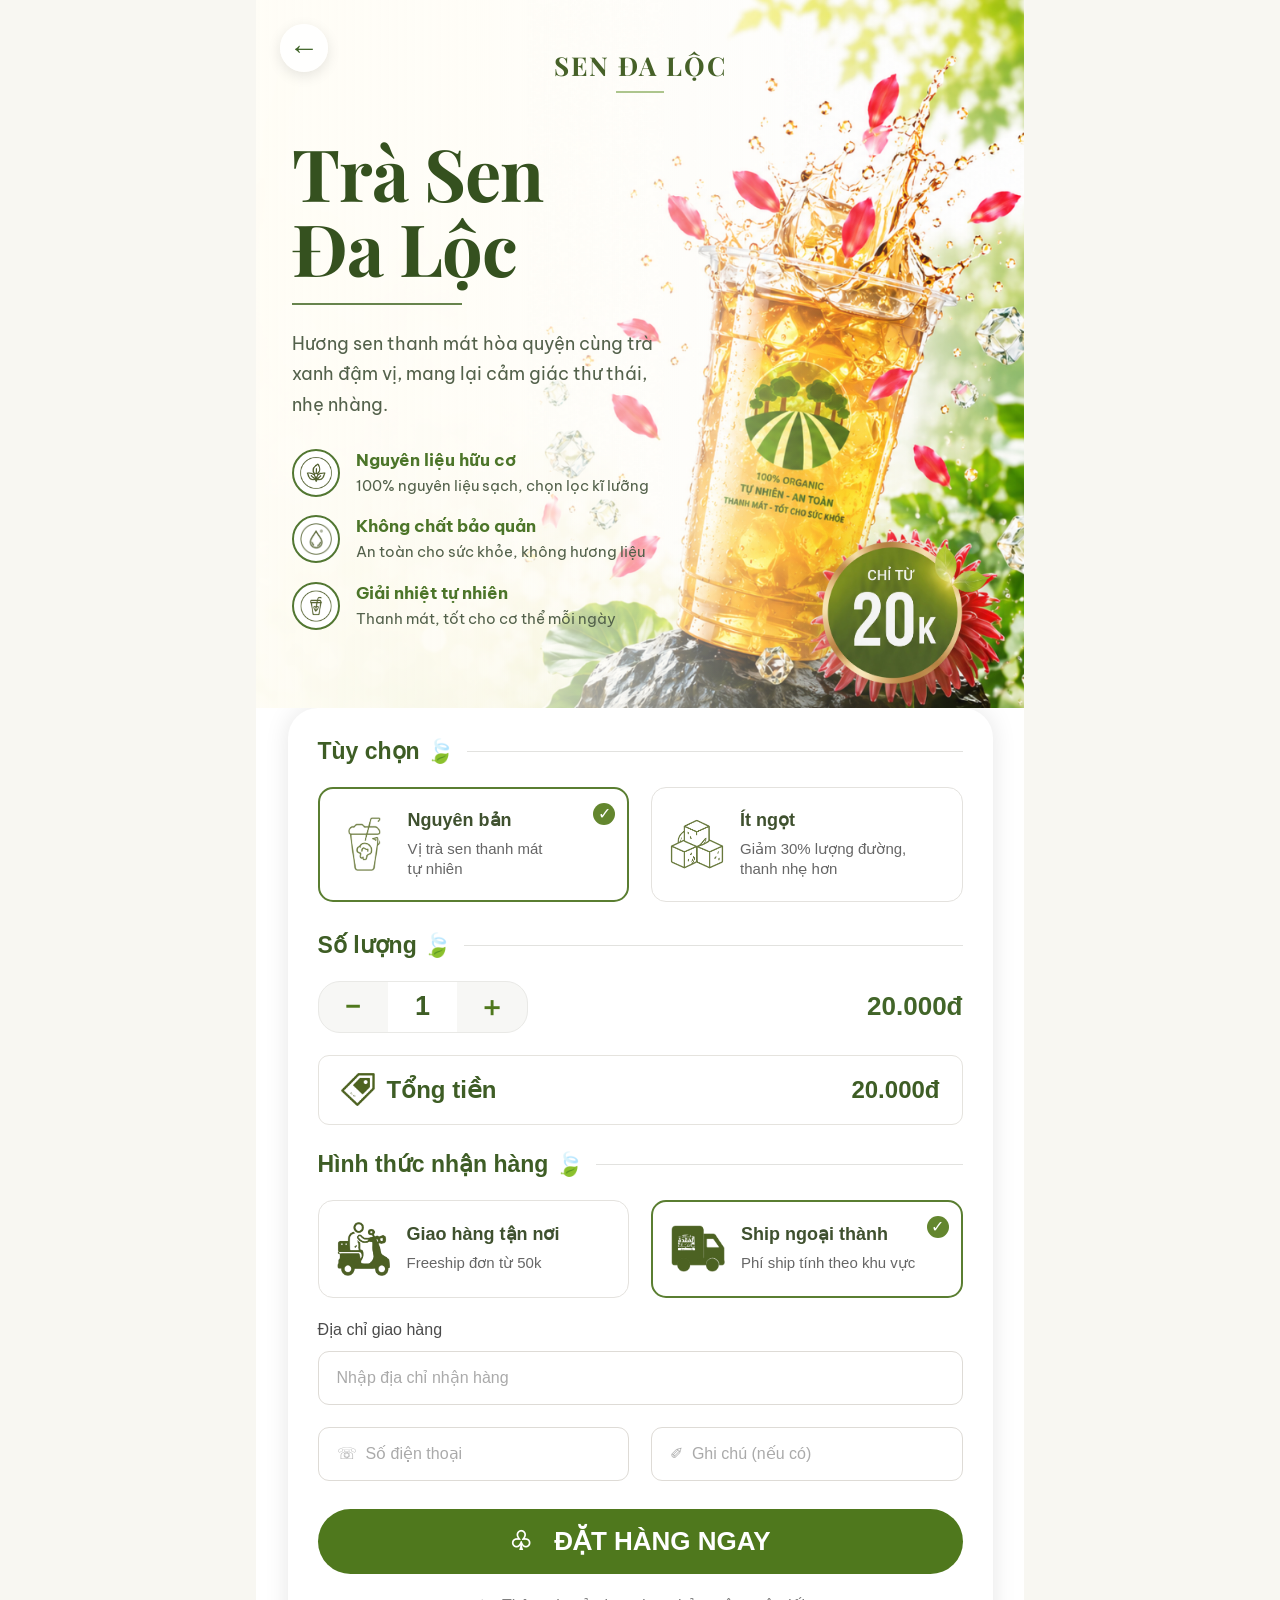
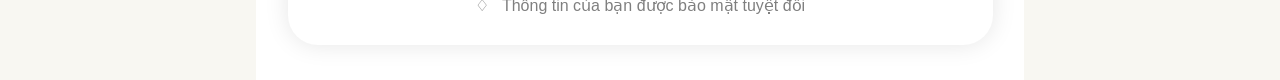
==== dat-hang.html @ 79d3fb1e "Thêm trang đặt hàng, thanh toán và vòng quay may mắn - dat-hang.html: form chọn tùy chọn/số lượng/hì" ====
<!DOCTYPE html>
<html lang="vi">
<head>
  <meta charset="UTF-8" />
  <meta name="viewport" content="width=device-width, initial-scale=1.0" />
  <title>SEN ĐA LỘC - Trà Sen Đa Lộc</title>
  <link rel="preconnect" href="https://fonts.googleapis.com" />
  <link rel="preconnect" href="https://fonts.gstatic.com" crossorigin />
  <link href="https://fonts.googleapis.com/css2?family=Playfair+Display:wght@600;700&family=Be+Vietnam+Pro:wght@300;400;500;600;700&family=Caveat:wght@600;700&display=swap" rel="stylesheet" />
  <style>
    *{box-sizing:border-box}
    body{margin:0;background:#f8f7f2;font-family:Arial,Helvetica,sans-serif;color:#3e5d25}
    .page{width:768px;min-height:1661px;margin:0 auto;background:#fff;position:relative;overflow:hidden}
    .back-btn{position:absolute;left:24px;top:24px;width:48px;height:48px;border-radius:50%;background:rgba(255,255,255,0.85);backdrop-filter:blur(6px);display:flex;align-items:center;justify-content:center;color:#3f6427;font-size:30px;font-weight:300;text-decoration:none;cursor:pointer;line-height:1;box-shadow:0 4px 14px rgba(0,0,0,0.10);z-index:10;transition:background .2s ease, transform .15s ease}
    .back-btn:hover{background:#fff;transform:translateX(-2px)}
    .back-btn:active{transform:translateX(-2px) scale(0.95)}
    /* ===== HERO (đồng bộ với index.html) ===== */
    .hero{position:relative;padding:48px 36px 60px;font-family:'Be Vietnam Pro',sans-serif;background:linear-gradient(to right,rgba(255,253,246,0.95) 0%,rgba(255,253,246,0.85) 28%,rgba(255,253,246,0.55) 50%,rgba(255,253,246,0.15) 75%,rgba(255,253,246,0) 100%),url('images/hero-banner.png') 100% center / cover no-repeat,linear-gradient(to bottom,#ffffff,#f5f7ec);overflow:hidden}
    .logo-hero{text-align:center;font-family:'Playfair Display',serif;color:#466128;font-size:26px;letter-spacing:2px;font-weight:700;margin-bottom:42px;position:relative}
    .logo-hero::after{content:'';display:block;width:48px;height:2px;background:#adc58d;margin:8px auto 0}
    .title{font-family:'Playfair Display',serif;font-size:72px;line-height:1.04;margin:0 0 18px;color:#35511f;letter-spacing:-1px;font-weight:700}
    .hero-line{width:170px;height:2px;background:#67844d;margin:0 0 24px}
    .desc-hero{line-height:1.7;color:#53614b;width:55%;font-size:18px;margin:0 0 28px}
    .hero-benefit{display:flex;gap:16px;margin:18px 0;align-items:flex-start;width:60%}
    .hero-icon{width:48px;height:48px;border:2px solid #527732;border-radius:50%;display:flex;align-items:center;justify-content:center;font-size:24px;color:#527732;background:rgba(255,253,246,0.7);flex-shrink:0}
    .hero-icon-img{padding:0;overflow:hidden;background:#fff}
    .hero-icon-img img{width:100%;height:100%;object-fit:contain;padding:6px;display:block}
    .hero-benefit b{font-size:17px;color:#4c7529;display:block;margin-bottom:4px}
    .hero-benefit p{margin:0;font-size:15px;line-height:1.5;color:#53614b}
    .hero-price-badge{position:absolute;right:32px;bottom:24px;width:170px;height:auto;z-index:4;animation:pricePulse 3s ease-in-out infinite;filter:drop-shadow(0 10px 20px rgba(73,114,34,0.28))}
    @keyframes pricePulse{0%,100%{transform:scale(1)}50%{transform:scale(1.05)}}
    .form{width:705px;margin:0 auto 35px;background:#fff;border-radius:30px;padding:30px;box-shadow:0 0 25px rgba(0,0,0,.10)}
    .section-title{display:flex;align-items:center;gap:12px;margin:0 0 22px;font-size:23px;font-weight:bold}
    .section-title:after{content:'';height:1px;background:#e2e2df;flex:1}
    .options{display:grid;grid-template-columns:1fr 1fr;gap:22px;margin-bottom:30px}
    .card{border:1px solid #e4e2de;border-radius:15px;padding:20px 18px;min-height:98px;display:flex;gap:16px;align-items:center;position:relative;cursor:pointer;transition:border-color .2s ease}
    .card.active{border:2px solid #5a7e31}
    .check{position:absolute;right:12px;top:14px;background:#63862e;color:white;width:22px;height:22px;border-radius:50%;font-size:16px;text-align:center;line-height:22px}
    .card .bigicon{font-size:39px;color:#557831}
    .card .bigicon-img{width:54px;height:54px;display:flex;align-items:center;justify-content:center}
    .card .bigicon-img img{width:100%;height:100%;object-fit:contain}
    .card b{font-size:18px;color:#3f512f}
    .card p{font-size:15px;color:#666;margin:8px 0 0;line-height:1.35}
    .qtyrow{display:flex;align-items:center;justify-content:space-between;margin-bottom:22px}
    .stepper{display:flex;width:210px;height:52px;border-radius:22px;overflow:hidden;background:#f7f7f5;border:1px solid #e9e9e6}
    .stepper div{flex:1;display:flex;align-items:center;justify-content:center;font-size:27px;font-weight:bold;user-select:none}
    .stepper div:nth-child(odd){cursor:pointer;color:#4f781d;transition:background .2s ease}
    .stepper div:nth-child(odd):hover{background:#eef0e6}
    .stepper div:nth-child(2){background:#fff}
    .price{font-size:26px;font-weight:bold;color:#426529}
    .total{height:70px;border:1px solid #e5e3de;border-radius:11px;display:flex;align-items:center;justify-content:space-between;padding:0 22px;margin-bottom:26px;font-size:24px;font-weight:bold}
    .total-label{display:flex;align-items:center;gap:12px}
    .total-icon{width:34px;height:34px;object-fit:contain;display:block}
    .ship{display:grid;grid-template-columns:1fr 1fr;gap:22px;margin-bottom:22px}
    .label{font-size:16px;color:#4b4b4b;margin:10px 0 12px}
    .input{height:54px;border:1px solid #dedbd6;border-radius:11px;padding:0 18px;color:#3e5d25;font-size:16px;display:flex;align-items:center;margin-bottom:22px;background:#fff;width:100%;font-family:inherit;outline:none}
    .input::placeholder{color:#aaa}
    .input:focus{border-color:#5a7e31}
    .input.invalid{border-color:#e23b3b;background:#fff5f5;animation:shake .4s ease}
    @keyframes shake{0%,100%{transform:translateX(0)}25%{transform:translateX(-6px)}75%{transform:translateX(6px)}}
    .alert-toast{position:fixed;left:50%;top:30px;transform:translateX(-50%) translateY(-30px);background:#fff;color:#3f512f;border:1px solid #e6b9b9;border-left:5px solid #e23b3b;border-radius:12px;padding:14px 22px;font-size:15px;font-weight:600;box-shadow:0 14px 32px rgba(0,0,0,.18);opacity:0;pointer-events:none;transition:opacity .25s ease, transform .25s ease;z-index:9999;max-width:90%;text-align:center}
    .alert-toast.show{opacity:1;transform:translateX(-50%) translateY(0)}
    .input-row{display:grid;grid-template-columns:1fr 1fr;gap:22px}
    .order{height:65px;border-radius:33px;background:#4f781d;color:#fff;display:flex;align-items:center;justify-content:center;gap:22px;font-size:26px;font-weight:bold;margin-top:6px;cursor:pointer;border:0;width:100%;font-family:inherit;transition:transform .15s ease, box-shadow .15s ease}
    .order:hover{filter:brightness(1.08);box-shadow:0 12px 24px rgba(79,120,29,.35);transform:translateY(-1px)}
    .order:active{transform:translateY(0)}
    .safe{text-align:center;color:#7f7f7f;font-size:16px;margin-top:22px}

    @media(max-width:800px){
      .page{width:100%;min-height:auto}
      .hero{padding:32px 22px 50px}
      .logo-hero{font-size:22px;margin-bottom:32px}
      .title{font-size:48px}
      .hero-line{width:130px;margin-bottom:18px}
      .desc-hero{font-size:14px;width:80%;margin-bottom:22px}
      .hero-benefit{width:100%;gap:12px;margin:14px 0}
      .hero-icon{width:42px;height:42px;font-size:20px}
      .hero-benefit b{font-size:15px}
      .hero-benefit p{font-size:13px}
      .hero-price-badge{width:110px;right:18px;bottom:14px}
      .form{width:calc(100% - 36px);padding:22px;border-radius:24px}
      .input-row{grid-template-columns:1fr;gap:14px}
      .options,.ship{gap:12px}
      .options .card,.ship .card{padding:14px 10px;gap:10px;min-height:80px;flex-direction:column;text-align:center;align-items:center}
      .options .card .bigicon,.ship .card .bigicon{font-size:30px}
      .options .card b,.ship .card b{font-size:14px}
      .options .card p,.ship .card p{font-size:12px;margin-top:4px}
      .section-title{font-size:18px}
      .total{font-size:18px}
      .order{height:54px;font-size:20px}
    }
  </style>
</head>
<body>
  <div class="page">
    <a class="back-btn" href="index.html" aria-label="Quay lại trang trước" onclick="if(document.referrer){history.back();return false;}">←</a>

    <section class="hero">
      <div class="logo-hero">SEN ĐA LỘC</div>

      <h1 class="title">Trà Sen<br>Đa Lộc</h1>
      <div class="hero-line"></div>

      <p class="desc-hero">Hương sen thanh mát hòa quyện cùng trà xanh đậm vị, mang lại cảm giác thư thái, nhẹ nhàng.</p>

      <div class="hero-benefit"><div class="hero-icon hero-icon-img"><img src="images/dh-organic.png" alt="Nguyên liệu hữu cơ"></div><div><b>Nguyên liệu hữu cơ</b><p>100% nguyên liệu sạch, chọn lọc kĩ lưỡng</p></div></div>
      <div class="hero-benefit"><div class="hero-icon hero-icon-img"><img src="images/dh-no-preservative.png" alt="Không chất bảo quản"></div><div><b>Không chất bảo quản</b><p>An toàn cho sức khỏe, không hương liệu</p></div></div>
      <div class="hero-benefit"><div class="hero-icon hero-icon-img"><img src="images/dh-cooling.png" alt="Giải nhiệt tự nhiên"></div><div><b>Giải nhiệt tự nhiên</b><p>Thanh mát, tốt cho cơ thể mỗi ngày</p></div></div>

      <img class="hero-price-badge" src="images/price-badge-2.png" alt="Chỉ từ 20k" />
    </section>

    <section class="form">
      <div class="section-title">Tùy chọn 🍃</div>
      <div class="options" data-group="card">
        <div class="card active">
          <div class="bigicon bigicon-img"><img src="images/dh-original.png" alt="Nguyên bản"></div>
          <div><b>Nguyên bản</b><p>Vị trà sen thanh mát<br>tự nhiên</p></div>
          <span class="check">✓</span>
        </div>
        <div class="card">
          <div class="bigicon bigicon-img"><img src="images/dh-less-sugar.png" alt="Ít ngọt"></div>
          <div><b>Ít ngọt</b><p>Giảm 30% lượng đường,<br>thanh nhẹ hơn</p></div>
        </div>
      </div>

      <div class="section-title">Số lượng 🍃</div>
      <div class="qtyrow">
        <div class="stepper">
          <div data-step="-1">−</div>
          <div id="qty">1</div>
          <div data-step="1">＋</div>
        </div>
        <div class="price" id="unitPrice">20.000đ</div>
      </div>

      <div class="total"><span class="total-label"><img class="total-icon" src="images/dh-total-tag.png" alt="Tổng tiền">Tổng tiền</span><span id="total">20.000đ</span></div>

      <div class="section-title">Hình thức nhận hàng 🍃</div>
      <div class="ship" data-group="card">
        <div class="card">
          <div class="bigicon bigicon-img"><img src="images/dh-ship-local.png" alt="Giao hàng tận nơi"></div>
          <div><b>Giao hàng tận nơi</b><p>Freeship đơn từ 50k</p></div>
        </div>
        <div class="card active">
          <div class="bigicon bigicon-img"><img src="images/dh-ship-truck.png" alt="Ship ngoại thành"></div>
          <div><b>Ship ngoại thành</b><p>Phí ship tính theo khu vực</p></div>
          <span class="check">✓</span>
        </div>
      </div>

      <div class="label">Địa chỉ giao hàng</div>
      <input class="input" id="addressInput" placeholder="Nhập địa chỉ nhận hàng">
      <div class="input-row">
        <input class="input" id="phoneInput" placeholder="☏  Số điện thoại">
        <input class="input" id="noteInput" placeholder="✐  Ghi chú (nếu có)">
      </div>

      <button class="order" id="submitOrder">♧ &nbsp; ĐẶT HÀNG NGAY</button>
      <div class="safe">♢ &nbsp; Thông tin của bạn được bảo mật tuyệt đối</div>
    </section>
  </div>

  <div class="alert-toast" id="alertToast" role="alert"></div>

  <script>
    const UNIT = 20000;
    const qtyEl = document.getElementById('qty');
    const totalEl = document.getElementById('total');

    document.querySelectorAll('.stepper [data-step]').forEach(btn => {
      btn.addEventListener('click', () => {
        let q = parseInt(qtyEl.textContent, 10) || 1;
        q += parseInt(btn.dataset.step, 10);
        if (q < 1) q = 1;
        if (q > 99) q = 99;
        qtyEl.textContent = q;
        totalEl.textContent = (UNIT * q).toLocaleString('vi-VN') + 'đ';
      });
    });

    // Single-select within each group (options & shipping)
    document.querySelectorAll('[data-group]').forEach(group => {
      const items = group.querySelectorAll('.card');
      items.forEach(item => {
        item.addEventListener('click', () => {
          items.forEach(o => {
            o.classList.remove('active');
            const c = o.querySelector('.check'); if (c) c.remove();
          });
          item.classList.add('active');
          if (!item.querySelector('.check')) {
            const c = document.createElement('span');
            c.className = 'check'; c.textContent = '✓';
            item.appendChild(c);
          }
        });
      });
    });

    const addressInput = document.getElementById('addressInput');
    const phoneInput = document.getElementById('phoneInput');

    const showAlert = (msg) => {
      const t = document.getElementById('alertToast');
      t.textContent = msg;
      t.classList.add('show');
      clearTimeout(showAlert._timer);
      showAlert._timer = setTimeout(() => t.classList.remove('show'), 2600);
    };

    const markInvalid = (el) => {
      el.classList.add('invalid');
      el.addEventListener('input', () => el.classList.remove('invalid'), { once: true });
    };

    document.getElementById('submitOrder').addEventListener('click', () => {
      const addr = addressInput.value.trim();
      const phone = phoneInput.value.trim();
      if (!addr || !phone) {
        if (!addr) markInvalid(addressInput);
        if (!phone) markInvalid(phoneInput);
        showAlert('⚠ Quý khách vui lòng điền đầy đủ thông tin trước khi thanh toán');
        (!addr ? addressInput : phoneInput).focus();
        return;
      }
      const qty = parseInt(qtyEl.textContent, 10) || 1;
      const optionEl = document.querySelector('.options .card.active b');
      const shipEl = document.querySelector('.ship .card.active b');
      const option = optionEl ? optionEl.textContent.trim() : 'Nguyên bản';
      const ship = shipEl ? shipEl.textContent.trim() : 'Ship ngoại thành';
      const params = new URLSearchParams({ qty, option, ship });
      location.href = 'thanh-toan.html?' + params.toString();
    });
  </script>
</body>
</html>
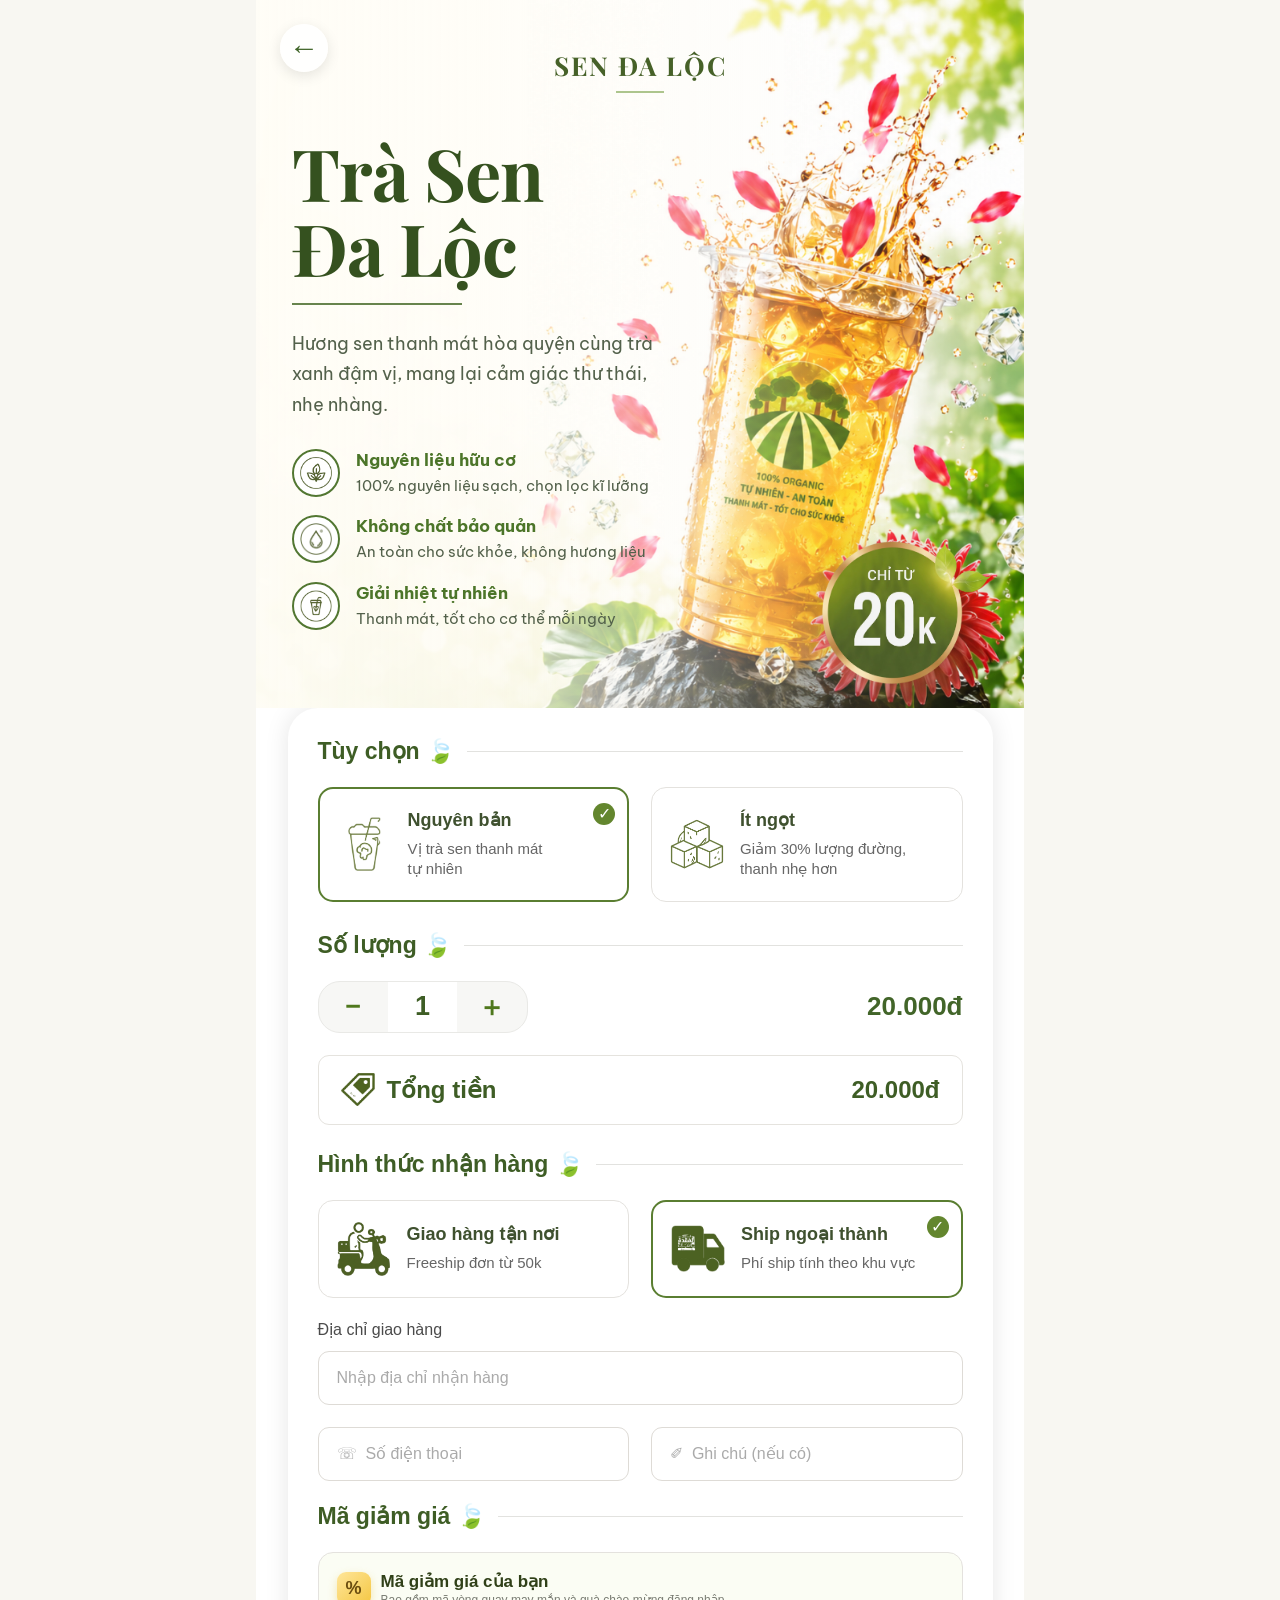
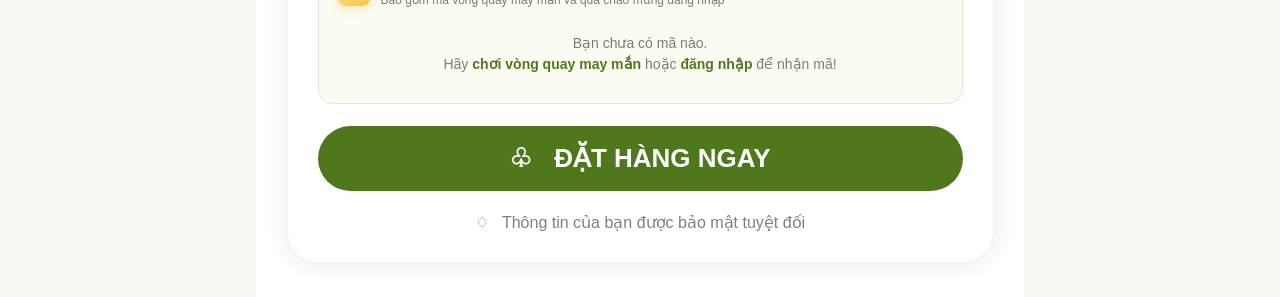
==== commit b4bd7eca: "Thêm hệ thống đăng nhập, voucher và tài khoản thành viên - Trang đăng nhập (dang-nhap.html) với bann" ====
--- a/dat-hang.html
+++ b/dat-hang.html
@@ -61,6 +61,45 @@
     .alert-toast{position:fixed;left:50%;top:30px;transform:translateX(-50%) translateY(-30px);background:#fff;color:#3f512f;border:1px solid #e6b9b9;border-left:5px solid #e23b3b;border-radius:12px;padding:14px 22px;font-size:15px;font-weight:600;box-shadow:0 14px 32px rgba(0,0,0,.18);opacity:0;pointer-events:none;transition:opacity .25s ease, transform .25s ease;z-index:9999;max-width:90%;text-align:center}
     .alert-toast.show{opacity:1;transform:translateX(-50%) translateY(0)}
     .input-row{display:grid;grid-template-columns:1fr 1fr;gap:22px}
+    /* ===== Voucher box ===== */
+    .voucher-box{border:1px solid #e4e2de;border-radius:15px;padding:18px 18px 14px;margin-bottom:22px;background:#fbfdf4}
+    .voucher-head{display:flex;align-items:center;gap:10px;margin-bottom:12px}
+    .voucher-head .vh-ic{width:34px;height:34px;border-radius:9px;background:linear-gradient(135deg,#ffe69a,#f4c641);display:flex;align-items:center;justify-content:center;color:#6b4d10;font-size:18px;font-weight:800;flex-shrink:0;box-shadow:0 4px 10px rgba(228,182,40,.32)}
+    .voucher-head h3{font-size:17px;color:#304018;margin:0;font-weight:700;flex:1}
+    .voucher-head small{display:block;font-size:12px;color:#7a7d73;margin-top:1px;font-weight:400}
+    .voucher-empty{font-size:14px;color:#7a7d73;padding:14px 6px;text-align:center;line-height:1.5}
+    .voucher-empty a{color:#4f781d;font-weight:700;text-decoration:none}
+    .voucher-list{display:flex;flex-direction:column;gap:10px}
+    .voucher-item{display:flex;align-items:center;gap:12px;border:1.5px solid #e0e7d0;background:#fff;border-radius:12px;padding:12px 14px;cursor:pointer;transition:border-color .18s ease, box-shadow .18s ease}
+    .voucher-item:hover{border-color:#9bc065}
+    .voucher-item.selected{border-color:#4f781d;box-shadow:0 4px 12px rgba(79,120,29,.18);background:#f5faea}
+    .voucher-item .v-code{font-family:'Courier New',monospace;font-weight:800;color:#2d6624;font-size:14px;letter-spacing:1px;border:1px dashed #b9cf90;padding:6px 10px;border-radius:7px;background:#fafff0;flex-shrink:0}
+    .voucher-item .v-info{flex:1;min-width:0}
+    .voucher-item .v-info b{display:block;font-size:14px;color:#304018;font-weight:700}
+    .voucher-item .v-info span{display:block;font-size:12px;color:#7a7d73;margin-top:2px}
+    .voucher-item .v-badge{font-size:11px;font-weight:700;color:#fff;background:#4f781d;padding:4px 8px;border-radius:6px;flex-shrink:0;text-transform:uppercase;letter-spacing:.4px}
+    .voucher-item.selected .v-mark{margin-left:6px;color:#4f781d;font-weight:800}
+    .voucher-clear{background:none;border:0;color:#a64545;font-size:13px;font-weight:600;cursor:pointer;margin-top:8px;padding:4px 6px;display:block;margin-left:auto}
+
+    /* ===== Login prompt modal ===== */
+    .lp-modal{position:fixed;inset:0;z-index:9999;display:none;align-items:center;justify-content:center;padding:24px}
+    .lp-modal.show{display:flex}
+    .lp-overlay{position:absolute;inset:0;background:rgba(34,50,18,.55);backdrop-filter:blur(4px);animation:lpFade .25s ease}
+    .lp-panel{position:relative;background:#fff;border-radius:24px;padding:32px 26px 24px;width:100%;max-width:360px;text-align:center;box-shadow:0 30px 80px rgba(0,0,0,.25);animation:lpPop .35s cubic-bezier(.34,1.56,.64,1);font-family:'Be Vietnam Pro',sans-serif}
+    .lp-close{position:absolute;right:14px;top:10px;border:0;background:transparent;font-size:26px;color:#6f7867;width:32px;height:32px;border-radius:50%;cursor:pointer}
+    .lp-close:hover{background:#f4f8eb}
+    .lp-icon{font-size:54px;margin-bottom:8px}
+    .lp-panel h3{font-family:'Playfair Display',serif;font-size:24px;color:#35511f;margin:0 0 10px;font-weight:700}
+    .lp-panel p{color:#5f6b58;font-size:14px;line-height:1.6;margin:0 0 22px}
+    .lp-actions{display:flex;gap:10px;justify-content:center;flex-wrap:wrap}
+    .lp-actions button{border:0;border-radius:50px;padding:12px 24px;font-weight:700;font-size:14px;cursor:pointer;font-family:inherit}
+    .lp-actions .lp-later{background:#fff;color:#49692b;border:1px solid #dfe8d1}
+    .lp-actions .lp-later:hover{background:#f4f8eb}
+    .lp-actions .lp-agree{background:linear-gradient(to bottom,#5d8d2f,#3f6621);color:#fff;box-shadow:0 8px 18px rgba(73,114,34,.3)}
+    .lp-actions .lp-agree:hover{filter:brightness(1.08)}
+    @keyframes lpFade{from{opacity:0}to{opacity:1}}
+    @keyframes lpPop{0%{opacity:0;transform:translateY(20px) scale(.92)}100%{opacity:1;transform:translateY(0) scale(1)}}
+
     .order{height:65px;border-radius:33px;background:#4f781d;color:#fff;display:flex;align-items:center;justify-content:center;gap:22px;font-size:26px;font-weight:bold;margin-top:6px;cursor:pointer;border:0;width:100%;font-family:inherit;transition:transform .15s ease, box-shadow .15s ease}
     .order:hover{filter:brightness(1.08);box-shadow:0 12px 24px rgba(79,120,29,.35);transform:translateY(-1px)}
     .order:active{transform:translateY(0)}
@@ -156,12 +195,39 @@
         <input class="input" id="noteInput" placeholder="✐  Ghi chú (nếu có)">
       </div>
 
+      <div class="section-title">Mã giảm giá 🍃</div>
+      <div class="voucher-box" id="voucherBox">
+        <div class="voucher-head">
+          <div class="vh-ic">%</div>
+          <div>
+            <h3>Mã giảm giá của bạn</h3>
+            <small>Bao gồm mã vòng quay may mắn và quà chào mừng đăng nhập</small>
+          </div>
+        </div>
+        <div id="voucherList"></div>
+      </div>
+
       <button class="order" id="submitOrder">♧ &nbsp; ĐẶT HÀNG NGAY</button>
       <div class="safe">♢ &nbsp; Thông tin của bạn được bảo mật tuyệt đối</div>
     </section>
   </div>
 
   <div class="alert-toast" id="alertToast" role="alert"></div>
+
+  <!-- Modal mời đăng nhập (chỉ hiện khi chưa đăng nhập) -->
+  <div class="lp-modal" id="loginPromptModal" aria-hidden="true">
+    <div class="lp-overlay" data-lp-close></div>
+    <div class="lp-panel" role="dialog" aria-modal="true">
+      <button class="lp-close" data-lp-close aria-label="Đóng">×</button>
+      <div class="lp-icon">🌸</div>
+      <h3>Đồng hành cùng Sen Đa Lộc</h3>
+      <p>Sen Đa Lộc mong bạn đồng hành cùng chúng mình nên hãy đăng nhập để lưu thông tin nhau nha 🌿</p>
+      <div class="lp-actions">
+        <button class="lp-later" type="button" data-lp-close>Để sau</button>
+        <button class="lp-agree" type="button" id="lpAgree">Đồng ý</button>
+      </div>
+    </div>
+  </div>
 
   <script>
     const UNIT = 20000;
@@ -214,7 +280,79 @@
       el.addEventListener('input', () => el.classList.remove('invalid'), { once: true });
     };
 
+    // ===== Voucher list =====
+    function loadVouchers(){
+      try{ return JSON.parse(localStorage.getItem('sdl_vouchers')||'[]') || []; }catch(_){return [];}
+    }
+    function describeValue(v){
+      if (v.type === 'percent')  return 'Giảm ' + v.value + '% trên tổng đơn';
+      if (v.type === 'fixed')    return 'Giảm ' + v.value.toLocaleString('vi-VN') + 'đ';
+      if (v.type === 'freeship') return 'Miễn phí vận chuyển';
+      return '';
+    }
+    function badge(v){
+      if (v.type === 'percent')  return '-' + v.value + '%';
+      if (v.type === 'fixed')    return '-' + (v.value/1000) + 'K';
+      if (v.type === 'freeship') return 'FREESHIP';
+      return 'ƯU ĐÃI';
+    }
+    let selectedVoucher = null;
+    function renderVouchers(){
+      const list = loadVouchers();
+      const wrap = document.getElementById('voucherList');
+      if (!list.length) {
+        wrap.innerHTML = '<div class="voucher-empty">Bạn chưa có mã nào.<br>Hãy <a href="mini-game.html">chơi vòng quay may mắn</a> hoặc <a href="dang-nhap.html">đăng nhập</a> để nhận mã!</div>';
+        return;
+      }
+      wrap.innerHTML =
+        '<div class="voucher-list">' +
+        list.map((v,i) => (
+          '<div class="voucher-item" data-idx="'+i+'">' +
+            '<span class="v-code">'+v.code+'</span>' +
+            '<div class="v-info"><b>'+(v.label||v.code)+'</b><span>'+describeValue(v)+(v.date?' · '+v.date:'')+'</span></div>' +
+            '<span class="v-badge">'+badge(v)+'</span>' +
+          '</div>'
+        )).join('') +
+        '</div>' +
+        '<button class="voucher-clear" id="voucherClear" type="button">Bỏ chọn mã</button>';
+
+      wrap.querySelectorAll('.voucher-item').forEach(el => {
+        el.addEventListener('click', () => {
+          const idx = parseInt(el.dataset.idx, 10);
+          const v = list[idx];
+          if (selectedVoucher && selectedVoucher.code === v.code) {
+            selectedVoucher = null;
+          } else {
+            selectedVoucher = v;
+          }
+          wrap.querySelectorAll('.voucher-item').forEach(x => x.classList.remove('selected'));
+          if (selectedVoucher) el.classList.add('selected');
+        });
+      });
+      document.getElementById('voucherClear').addEventListener('click', () => {
+        selectedVoucher = null;
+        wrap.querySelectorAll('.voucher-item').forEach(x => x.classList.remove('selected'));
+      });
+    }
+    renderVouchers();
+
+    // Modal mời đăng nhập
+    const lpModal = document.getElementById('loginPromptModal');
+    lpModal.querySelectorAll('[data-lp-close]').forEach(el =>
+      el.addEventListener('click', () => lpModal.classList.remove('show'))
+    );
+    document.getElementById('lpAgree').addEventListener('click', () => {
+      location.href = 'dang-nhap.html';
+    });
+    function isLoggedIn(){
+      try{ return localStorage.getItem('sdl_loggedIn') === '1'; }catch(_){ return false; }
+    }
+
     document.getElementById('submitOrder').addEventListener('click', () => {
+      if (!isLoggedIn()) {
+        lpModal.classList.add('show');
+        return;
+      }
       const addr = addressInput.value.trim();
       const phone = phoneInput.value.trim();
       if (!addr || !phone) {
@@ -229,7 +367,16 @@
       const shipEl = document.querySelector('.ship .card.active b');
       const option = optionEl ? optionEl.textContent.trim() : 'Nguyên bản';
       const ship = shipEl ? shipEl.textContent.trim() : 'Ship ngoại thành';
-      const params = new URLSearchParams({ qty, option, ship });
+      const payload = { qty, option, ship };
+      if (selectedVoucher) payload.voucher = selectedVoucher.code;
+      // Tăng số lần mua (chỉ tính nếu đã đăng nhập)
+      try{
+        if (localStorage.getItem('sdl_loggedIn') === '1') {
+          const c = parseInt(localStorage.getItem('sdl_purchase_count')||'0', 10) || 0;
+          localStorage.setItem('sdl_purchase_count', String(c + 1));
+        }
+      }catch(_){}
+      const params = new URLSearchParams(payload);
       location.href = 'thanh-toan.html?' + params.toString();
     });
   </script>
